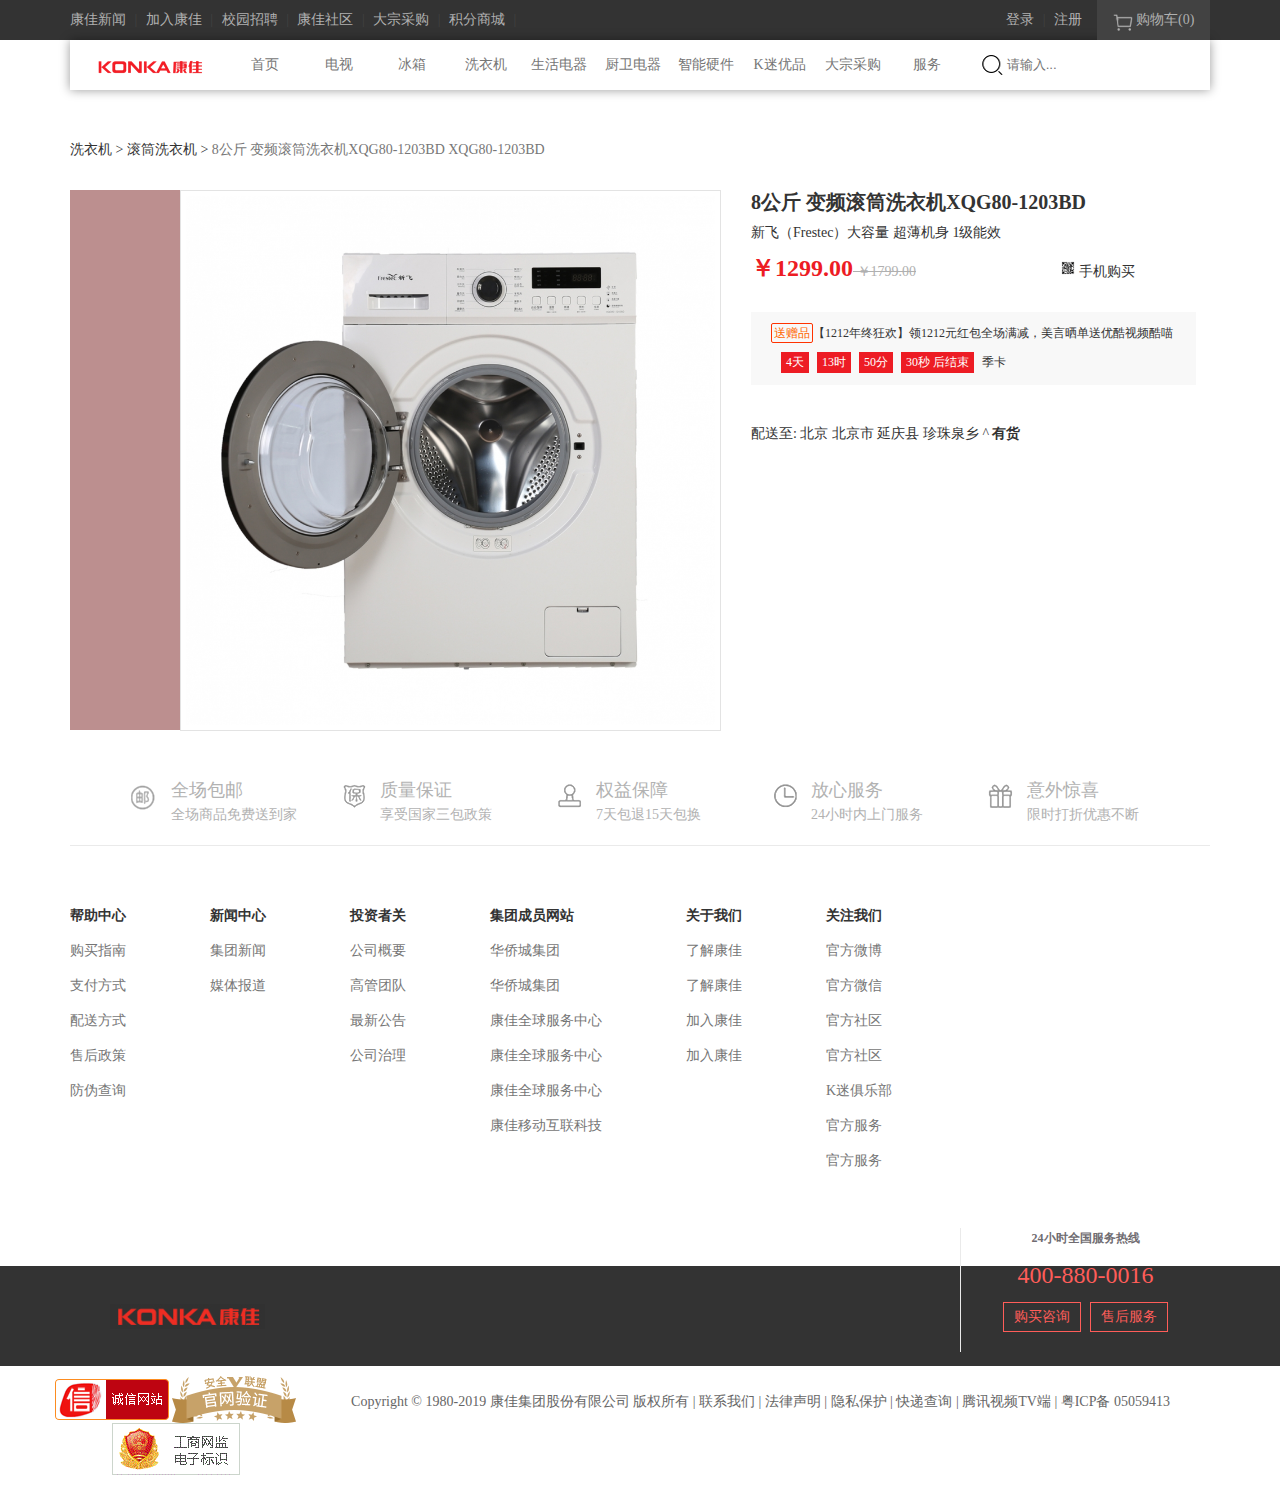
==== goodsDetails.html @ 0f694bcf "menus.js,swiper样式" ====
<!DOCTYPE html>
<html lang="en">
<head>
    <meta charset="UTF-8">
    <meta name="viewport" content="width=device-width, initial-scale=1.0">
    <meta http-equiv="X-UA-Compatible" content="ie=edge">
    <title>商品详情</title>
    <link rel="stylesheet" href="css/public.css">
    <link rel="stylesheet" href="css/style.css">
    <link rel="stylesheet" href="css/goodsDetails.css">
</head>
<body>
    
<!-- 顶部 -->
<section id="top" class="top">
    <div class="margin">
        <div class="top-nav">
            <a href="">康佳新闻</a>
            <span>|</span>
            <a href="">加入康佳</a>
            <span>|</span>
            <a href="">校园招聘</a>
            <span>|</span>
            <a href="">康佳社区</a>
            <span>|</span>
            <a href="">大宗采购</a>
            <span>|</span>
            <a href="">积分商城</a>
            <span>|</span>
        </div>
        <div class="top-cart">
            <a href="">
                <img src="images/top-header-cart.png" alt="">
                购物车(<span class="cart-num">0</span>)
                <b></b>
            </a>                    
            </div>
        <div class="top-login">
            <a href="">登录</a>
            <span>|</span>
            <a href="">注册</a>
        </div>
    </div>
</section>

<!-- 页头 -->
<header class="header">
    <div class="margin">
        <div class="header-logo">
            <a href="">
                <img src="images/logo.png" alt="">
            </a>
        </div>
        <div class="header-nav">
            <a href="">首页</a>   
            <a href="">电视</a>   
            <a href="">冰箱</a>   
            <a href="">洗衣机</a>   
            <a href="">生活电器</a>   
            <a href="">厨卫电器</a>   
            <a href="">智能硬件</a>   
            <a href="">K迷优品</a>   
            <a href="">大宗采购</a>   
            <a href="">服务</a> 
        </div>
        <div class="header-search">
            <input type="text" placeholder="请输入..." id="search">              
        </div>
    </div>       
</header>

<div id="main">
    <div class="margin">
        <div class="main-head">
            <a href="">洗衣机</a>
            <i>&gt;</i>
            <a href="">滚筒洗衣机</a>
            <i>&gt;</i>
            <span>8公斤 变频滚筒洗衣机XQG80-1203BD XQG80-1203BD</span>
        </div>
        <div class="main-cont clear">
            <div class="bigger l">
                <div class="small-swiper l"></div>
                <div class="imgBox l">
                    <img src="images/clearbox.jpg" alt="">
                </div>
            </div>
            <div class="main-cont-r l">
                <h3>8公斤 变频滚筒洗衣机XQG80-1203BD</h3>
                <p>新飞（Frestec）大容量 超薄机身 1级能效</p>
                <div class="price">
                    <b>￥1299.00</b><span>&nbsp;￥1799.00</span>
                    <a href=""><i></i><img src="images/qrcode.png" alt=""> 手机购买</a>
                </div>
                <div class="gifts">
                    <p><em>送赠品</em>【1212年终狂欢】领1212元红包全场满减，美言晒单送优酷视频酷喵</p>
                    <div class="timer">
                        <span>4天</span>
                        <span>13时</span>
                        <span>50分</span>
                        <span>30秒 后结束</span>
                        <b>季卡</b>
                        
                    </div>
                </div>
                <div class="address">
                    <span>配送至:</span>
                    <span>北京 北京市 延庆县 珍珠泉乡</span>
                    <span>^</span>
                    <b>有货</b>
                </div>
            </div>
        </div>

    </div>
</div>


<!-- 页面接近底部的指南部分 -->
<section id="guild">
    <div class="margin">
        <div class="guild-t">
            <ul class="clear">
                <li>
                    <img src="images/guild-1.png">
                    <div class="cont">
                        <h4>全场包邮</h4>
                        <p>全场商品免费送到家</p>
                    </div>
                </li>
                <li>
                    <img src="images/guild-2.png">
                    <div class="cont">
                        <h4>质量保证</h4>
                        <p>享受国家三包政策</p>
                    </div>
                </li>
                <li>
                    <img src="images/guild-3.png">
                    <div class="cont">
                        <h4>权益保障</h4>
                        <p>7天包退15天包换</p>
                    </div>
                </li>
                <li>
                    <img src="images/guild-4.png">
                    <div class="cont">
                        <h4>放心服务</h4>
                        <p>24小时内上门服务</p>
                    </div>
                </li>
                <li>
                    <img src="images/guild-5.png">
                    <div class="cont">
                        <h4>意外惊喜</h4>
                        <p>限时打折优惠不断</p>
                    </div>
                </li>
            </ul>
        </div>
        <div class="guild-b clear">
            <div class="guild-b-help l">
                <dl>
                    <dt>帮助中心</dt>
                    <dd><a href="" target="_blank">购买指南</a></dd>
                    <dd><a href="" target="_blank">支付方式</a></dd>
                    <dd><a href="" target="_blank">配送方式</a></dd>
                    <dd><a href="" target="_blank">售后政策</a></dd>
                    <dd><a href="" target="_blank">防伪查询</a></dd>
                </dl>
                <dl>
                    <dt>新闻中心</dt>
                    <dd><a href="" target="_blank">集团新闻</a></dd>
                    <dd><a href="" target="_blank">媒体报道</a></dd>
                </dl>
                <dl>
                    <dt>投资者关</dt>
                    <dd><a href="" target="_blank">公司概要</a></dd>
                    <dd><a href="" target="_blank">高管团队</a></dd>
                    <dd><a href="" target="_blank">最新公告</a></dd>
                    <dd><a href="" target="_blank">公司治理</a></dd>
                </dl>
                <dl>
                    <dt>集团成员网站</dt>
                    <dd><a href="" target="_blank">华侨城集团</a></dd>
                    <dd><a href="" target="_blank">华侨城集团</a></dd>
                    <dd><a href="" target="_blank">康佳全球服务中心</a></dd>
                    <dd><a href="" target="_blank">康佳全球服务中心</a></dd>
                    <dd><a href="" target="_blank">康佳全球服务中心</a></dd>
                    <dd><a href="" target="_blank">康佳移动互联科技</a></dd>
                </dl>
                <dl>
                    <dt>关于我们</dt>
                    <dd><a href="" target="_blank">了解康佳</a></dd>
                    <dd><a href="" target="_blank">了解康佳</a></dd>
                    <dd><a href="" target="_blank">加入康佳</a></dd>
                    <dd><a href="" target="_blank">加入康佳</a></dd>
                </dl>
                <dl>
                    <dt>关注我们</dt>
                    <dd><a href="" target="_blank">官方微博</a></dd>
                    <dd><a href="" target="_blank">官方微信</a></dd>
                    <dd><a href="" target="_blank">官方社区</a></dd>
                    <dd><a href="" target="_blank">官方社区</a></dd>
                    <dd><a href="" target="_blank">K迷俱乐部</a></dd>
                    <dd><a href="" target="_blank">官方服务</a></dd>
                    <dd><a href="" target="_blank">官方服务</a></dd>
                </dl>
            </div>
            <div class="guild-b-tel r">
                <h4>24小时全国服务热线</h4>
                <p>400-880-0016</p>
                <div class="guild-b-server">
                    <a href="" target="_blank" class="zixun">购买咨询</a>
                    <a href="" target="_blank" class="fuwu">售后服务</a>
                </div>
            </div>   

        </div>   
    </div> 
</section>

<!-- 页脚 -->
<footer>
    <div class="margin">
        <div class="footer-logo l">
            <img src="images/konka.png" alt="">
        </div>
        <div class="footer-cont r">
            Copyright © 1980-2019 康佳集团股份有限公司 版权所有 
                <span>|</span>
                <a href="">联系我们</a>
                <span>|</span>
                <a href="">法律声明</a>
                <span>|</span>
                <a href="">隐私保护</a>
                <span>|</span>
                <a href="">快递查询</a>
                <span>|</span>
                <a href="">腾讯视频TV端</a>
                <span>|</span>
                <a href="">粤ICP备 05059413</a>
        </div>
    </div>
</footer>

<!-- 底部 -->
<section id="bottom">
    <img src="images/bottom-cert3.png">
    <img src="images/bottom-cert2.png">
    <img src="images/bottom-cert.gif">
</section>

</body>
</html>
---- css/public.css ----
@charset "utf-8";
/* CSS Document */


body,ol,ul,h1,h2,h3,h4,h5,h6,p,dl,dd,fieldset,legend,input,textarea,select,figure{margin:0;padding:0;} 
body{font:12px  "微软雅黑"; word-wrap:break-word;}
a,u,s,del{color:#333;text-decoration:none}
fieldset ,a img,.bor0 {border:0;}
i,em,b{font-style:normal;font-weight:100;} 
li{list-style:none;}
img{vertical-align:middle;} 
table{border-collapse:collapse;}/* 合并相邻边框 */
.ind2{text-indent:2em;}
h1,h2,h3,h4,h5,h6{font-weight: 100;}


/* 溢出隐藏显示省略号 */
.over{white-space:nowrap;overflow:hidden;text-overflow:ellipsis;}


/* 水平垂直居中 */
.valign{text-align:center;}/* 先水平居中 */
.valign img{vertical-align:middle;}
/*.valign i{vertical-align:middle;height:100%;display:inline-block;} 添加一个i标签做参照，设置垂直居中。行内块元素不会自动换行，并且可以设置宽高。*/
.valign:after{content:"";vertical-align:middle;height:100%;display:inline-block;}/* 将后面的i标签用伪类元素:after代替 */


/* 清除浮动 */
.clear:after{content:"";clear:both;display:block;}/*是在最后一个元素后面增加一个块状元素，属性设置为clear:both，用伪元素:after{content:""}代替最后一个元素，并display:block转换成块状元素*/

/* 解决margin-top向父元素传递 */
.clear:before{content:"";display:table;}

/* 左右浮动 */
.l{float: left;}
.r{float: right;}
---- css/style.css ----
body {
  font-family: Microsoft Yahei;
  font-size: 12px;
}

.margin {
  width: 1140px;
  margin: 0 auto;
}

#top {
  height: 40px;
  background: #333;
}

#top .margin {
  overflow: hidden;
}

#top .margin .top-nav {
  float: left;
}

#top .margin .top-nav a {
  color: #b0b0b0;
  line-height: 40px;
}

#top .margin .top-nav span {
  color: #424242;
  margin: 5px;
}

#top .margin .top-login {
  float: right;
}

#top .margin .top-login a {
  color: #b0b0b0;
  line-height: 40px;
}

#top .margin .top-login span {
  color: #424242;
  margin: 5px;
}

#top .margin .top-cart {
  float: right;
  width: 113px;
  height: 40px;
  background: #424242;
  margin-left: 15px;
  display: flex;
  justify-content: center;
}

#top .margin .top-cart a {
  color: #b0b0b0;
  line-height: 40px;
  cursor: pointer;
  display: inline-block;
  position: relative;
}

#top .margin .top-cart a img {
  width: 20px;
  height: 20px;
  vertical-align: text-top;
}

#top .margin .top-cart a b {
  display: none;
  width: 18px;
  height: 18px;
  border-radius: 50%;
  position: absolute;
  top: 3px;
  right: -10px;
  background: #f00;
  text-align: center;
}

header .margin {
  height: 50px;
  box-shadow: 0 0 10px rgba(0, 0, 0, 0.4);
}

header .margin .header-logo {
  float: left;
  height: 50px;
  margin: 0 24px;
  line-height: 50px;
}

header .margin .header-logo a {
  display: block;
}

header .margin .header-nav {
  float: left;
  font-size: 14px;
  line-height: 50px;
  text-align: center;
}

header .margin .header-nav a {
  display: inline-block;
  width: 70px;
  height: 50px;
  color: #767676;
}

header .margin .header-nav a:hover {
  color: #f71d26;
}

header .margin .header-search {
  float: right;
  height: 50px;
  line-height: 50px;
}

header .margin .header-search #search {
  width: 200px;
  height: 26px;
  text-indent: 2em;
  margin-right: 30px;
  border: 0;
  outline: none;
  background: #fff url(../images/header-search.png) no-repeat 2px;
}

#guild {
  background: #fff;
}

#guild .margin .guild-t {
  height: 114px;
  border-bottom: 1px solid #eaeaea;
  color: #b2b2b2;
  overflow: hidden;
}

#guild .margin .guild-t ul {
  margin: 45px 0 0 58px;
  overflow: hidden;
}

#guild .margin .guild-t ul li {
  float: left;
  width: 215px;
}

#guild .margin .guild-t ul li img {
  display: block;
  float: left;
  margin: 8px 14px 0 0;
}

#guild .margin .guild-t ul li .cont {
  float: left;
}

#guild .margin .guild-t ul li .cont h4 {
  font: 18px/28px "";
}

#guild .margin .guild-t ul li .cont p {
  line-height: 22px;
}

#guild .margin .guild-b {
  height: 420px;
}

#guild .margin .guild-b .guild-b-help {
  overflow: hidden;
}

#guild .margin .guild-b .guild-b-help dl {
  float: left;
  line-height: 35px;
  margin: 52px 84px 0 0;
}

#guild .margin .guild-b .guild-b-help dl dt {
  font-weight: 700;
  font-size: 14px;
  color: #333;
}

#guild .margin .guild-b .guild-b-help dl dd {
  height: 35px;
}

#guild .margin .guild-b .guild-b-help dl dd a {
  color: #767676;
}

#guild .margin .guild-b .guild-b-help dl dd a:hover {
  color: #f71d26;
}

#guild .margin .guild-b .guild-b-tel {
  width: 249px;
  height: 124px;
  border-left: 1px solid #eaeaea;
  margin-top: 50px;
  text-align: center;
}

#guild .margin .guild-b .guild-b-tel h4 {
  font: 700 12px/20px "";
  color: #6f6c71;
}

#guild .margin .guild-b .guild-b-tel p {
  font: 24px/54px "";
  color: #ff5d59;
}

#guild .margin .guild-b .guild-b-tel .guild-b-server a {
  display: inline-block;
  border: 1px solid #ff5d59;
  color: #ff5d59;
  padding: 5px 10px;
}

#guild .margin .guild-b .guild-b-tel .guild-b-server .zixun {
  margin-right: 5px;
}

footer {
  height: 100px;
  background: #333;
  text-align: center;
  line-height: 100px;
  color: #666;
}

footer .margin {
  box-sizing: border-box;
  padding: 0 40px;
}

footer .margin .footer-logo {
  width: 155px;
  height: 100px;
}

footer .margin .footer-cont a {
  color: #666;
}

footer .margin .footer-cont a:hover {
  color: #fff;
}

#bottom {
  text-align: center;
  padding: 10px 0;
}
---- css/goodsDetails.css ----
body {
  color: #333;
  font-size: 14px;
}

#main .main-head {
  line-height: 80px;
  margin-top: 20px;
}

#main .main-head span {
  color: #777;
}

#main .main-cont .bigger .small-swiper {
  width: 110px;
  height: 540px;
  background: rosybrown;
}

#main .main-cont .bigger .imgBox {
  padding: 5px;
  border: 1px solid #e3e3e3;
}

#main .main-cont .bigger .imgBox img {
  width: 529px;
  height: 529px;
}

#main .main-cont .main-cont-r {
  margin-left: 30px;
}

#main .main-cont .main-cont-r h3 {
  font-size: 20px;
  font-weight: 700;
  line-height: 24px;
}

#main .main-cont .main-cont-r p {
  line-height: 38px;
}

#main .main-cont .main-cont-r .price b {
  font-size: 24px;
  font-weight: 700;
  color: #ed1c24;
}

#main .main-cont .main-cont-r .price span {
  font-size: 14px;
  color: #b0b0b0;
  line-height: 18px;
  text-decoration: line-through;
}

#main .main-cont .main-cont-r .price a {
  display: inline-block;
  text-align: right;
  margin-left: 140px;
  position: relative;
}

#main .main-cont .main-cont-r .price a i {
  display: inline-block;
  width: 16px;
  height: 16px;
  background: url(../images/qrcode.png) center no-repeat;
  background-size: cover;
}

#main .main-cont .main-cont-r .price a img {
  width: 100px;
  height: 100px;
  display: none;
  position: absolute;
  top: 16px;
  left: 0;
}

#main .main-cont .main-cont-r .gifts {
  width: 445px;
  height: 73px;
  background: #f8f8f8;
  font-size: 12px;
  margin: 28px 0 40px 0;
  overflow: hidden;
}

#main .main-cont .main-cont-r .gifts p {
  margin: 2px 0 0 20px;
}

#main .main-cont .main-cont-r .gifts p em {
  display: inline-block;
  padding: 0 2px;
  font-size: 12px;
  color: #ff6600;
  line-height: 18px;
  border: 1px solid  #ff3300;
  border-radius: 2px;
}

#main .main-cont .main-cont-r .gifts .timer {
  margin-left: 30px;
}

#main .main-cont .main-cont-r .gifts .timer span {
  display: inline-block;
  background: #ed1c24;
  color: #fff;
  padding: 2px 5px;
  margin-right: 5px;
}

#main .main-cont .main-cont-r .address b {
  font-weight: 700;
}
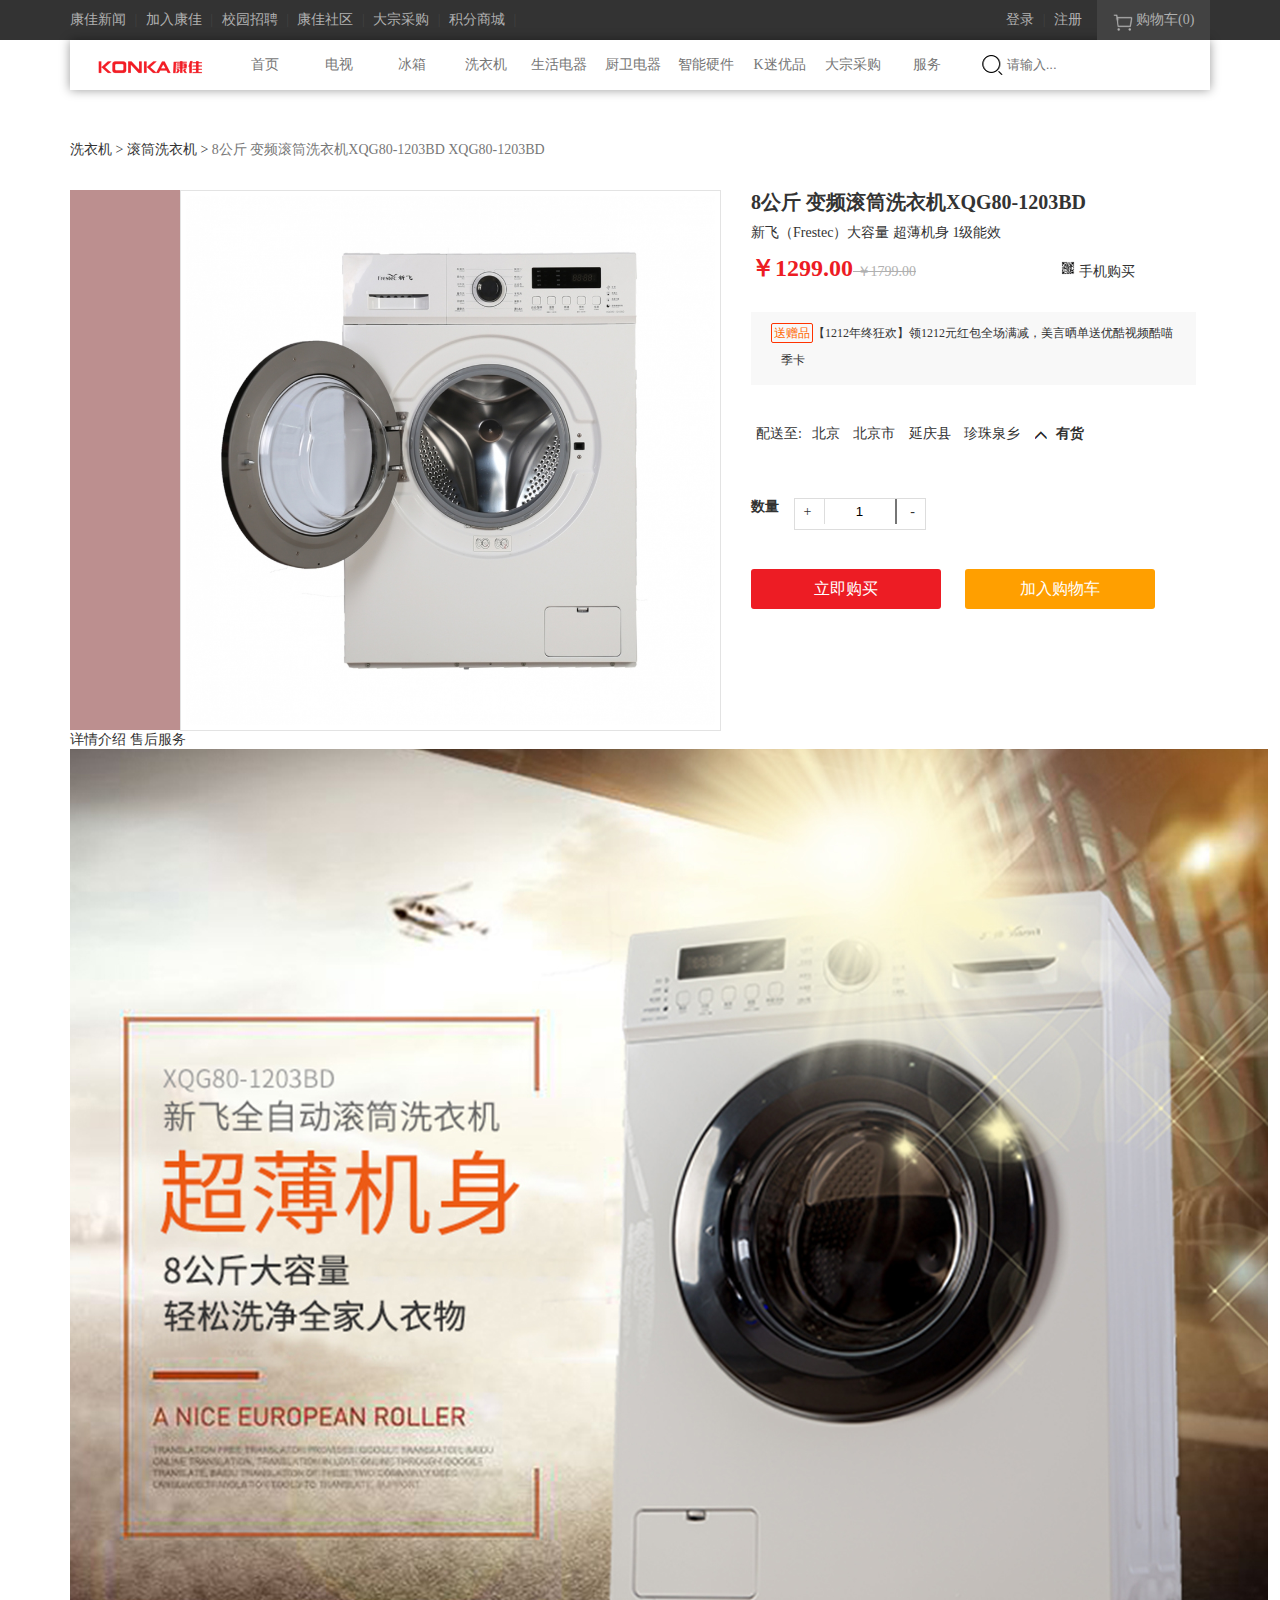
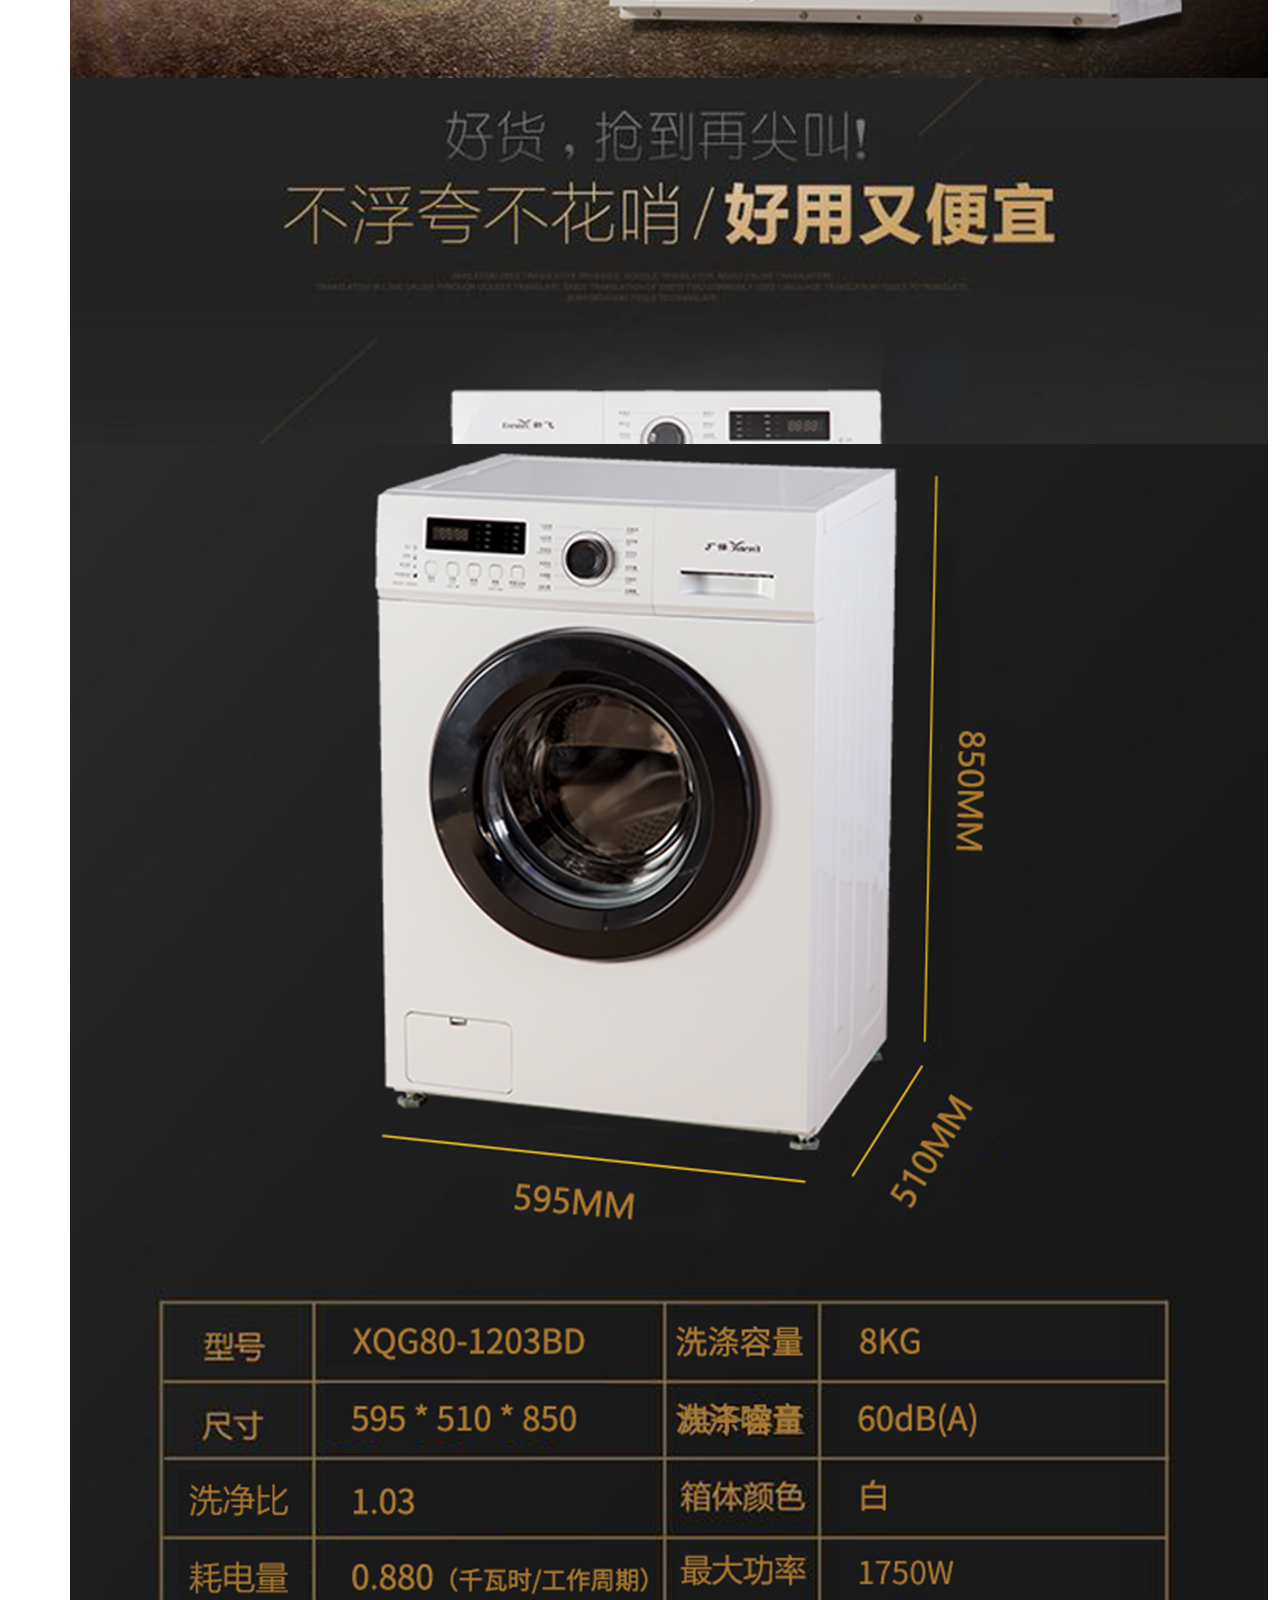
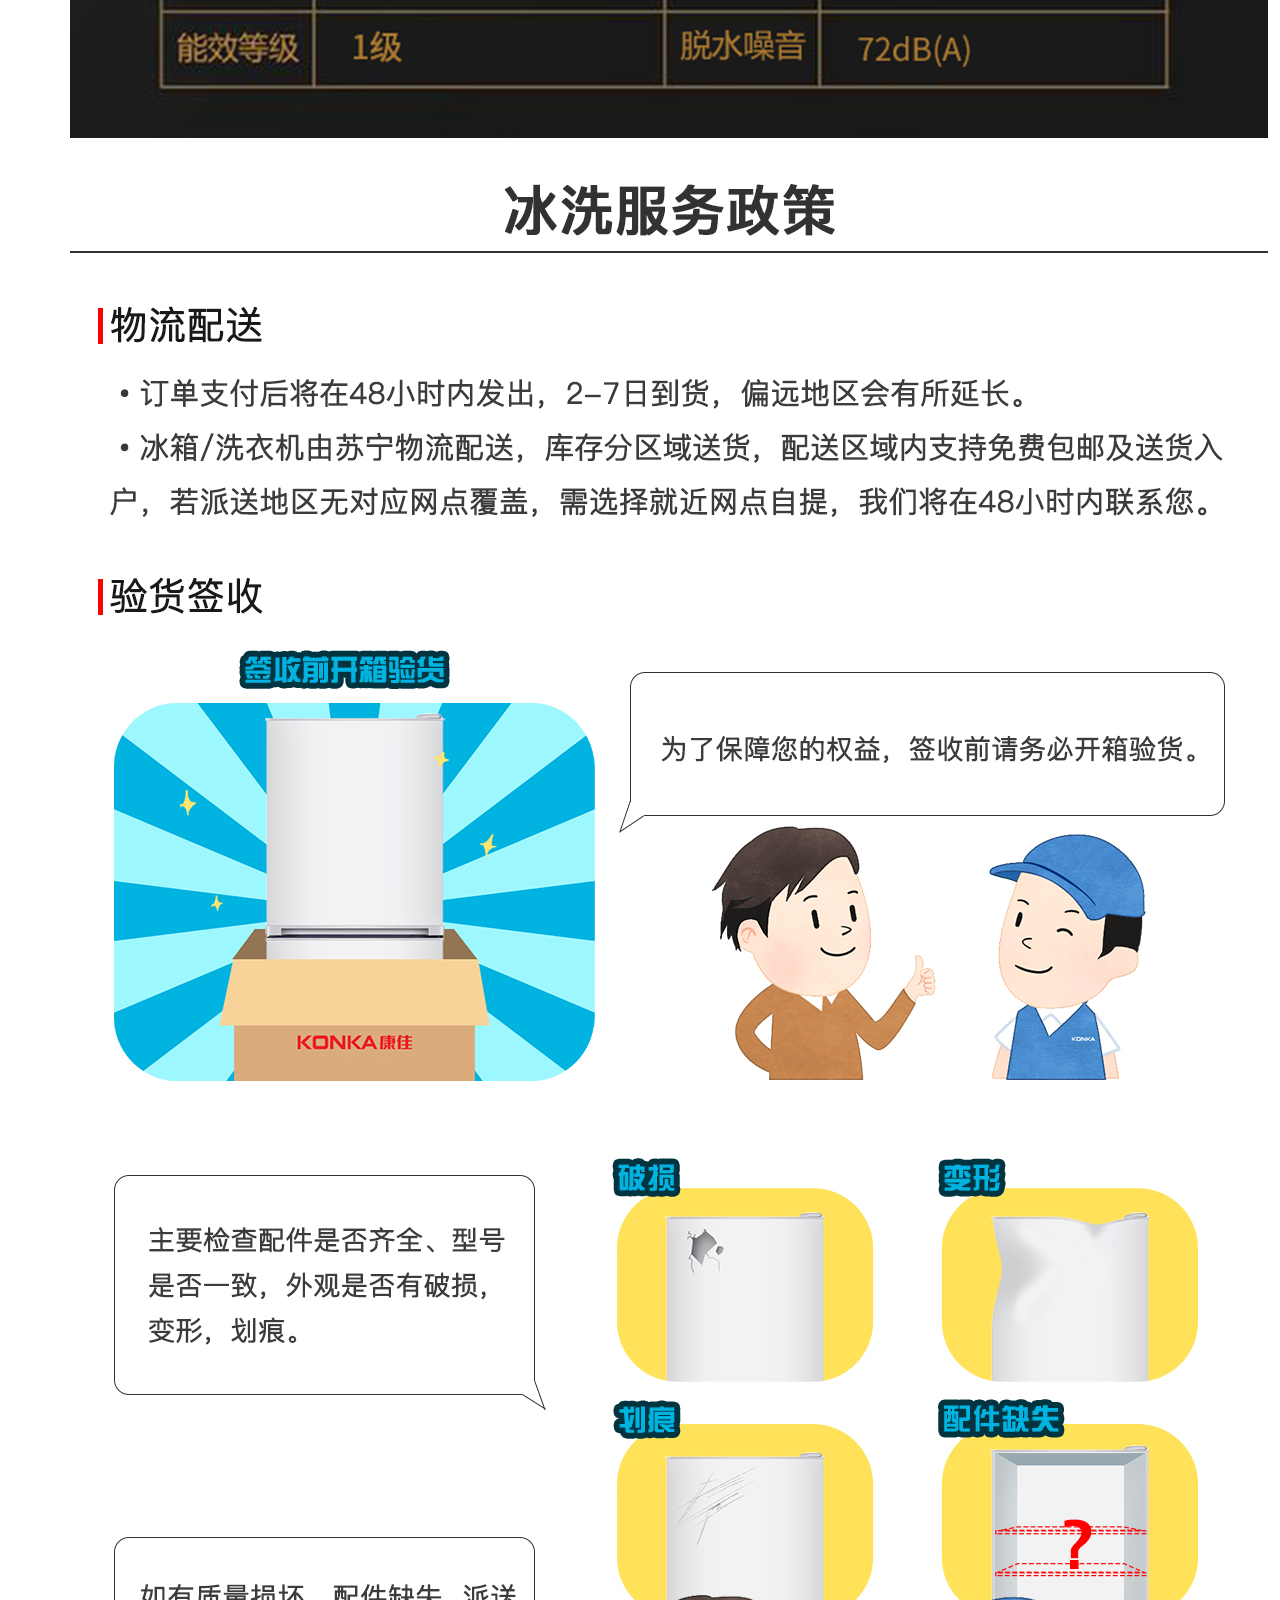
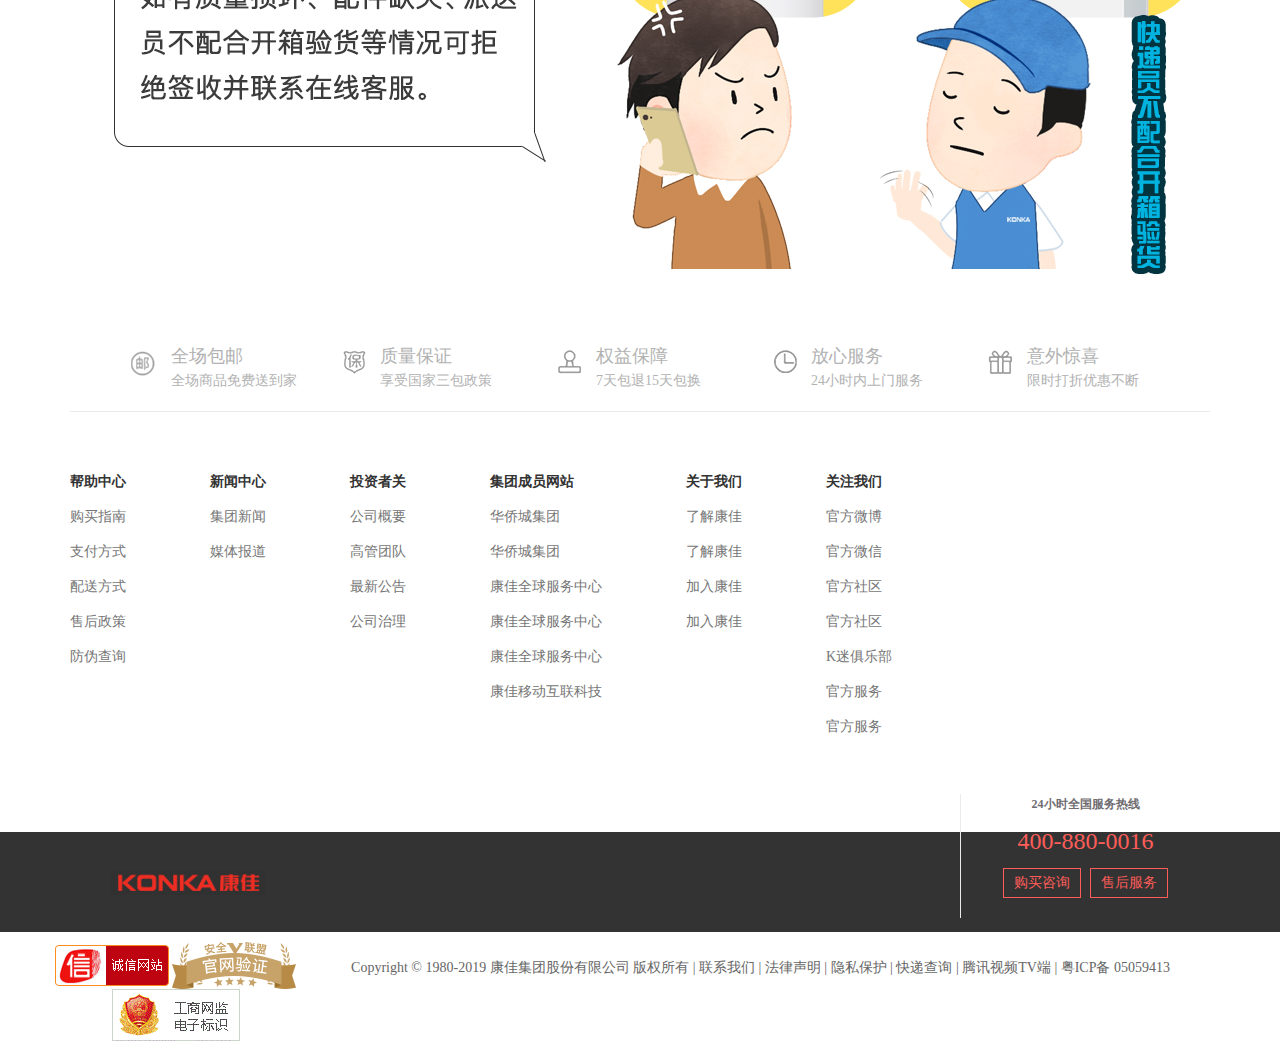
==== commit a4e6a9e9: "倒计时，轮播half" ====
--- a/goodsDetails.html
+++ b/goodsDetails.html
@@ -80,7 +80,9 @@
         </div>
         <div class="main-cont clear">
             <div class="bigger l">
-                <div class="small-swiper l"></div>
+                <div class="small-swiper l">
+                    
+                </div>
                 <div class="imgBox l">
                     <img src="images/clearbox.jpg" alt="">
                 </div>
@@ -92,25 +94,60 @@
                     <b>￥1299.00</b><span>&nbsp;￥1799.00</span>
                     <a href=""><i></i><img src="images/qrcode.png" alt=""> 手机购买</a>
                 </div>
+                <!-- 倒计时 -->
                 <div class="gifts">
                     <p><em>送赠品</em>【1212年终狂欢】领1212元红包全场满减，美言晒单送优酷视频酷喵</p>
                     <div class="timer">
-                        <span>4天</span>
-                        <span>13时</span>
-                        <span>50分</span>
-                        <span>30秒 后结束</span>
-                        <b>季卡</b>
-                        
-                    </div>
-                </div>
-                <div class="address">
-                    <span>配送至:</span>
-                    <span>北京 北京市 延庆县 珍珠泉乡</span>
-                    <span>^</span>
-                    <b>有货</b>
-                </div>
-            </div>
-        </div>
+                        <s>
+                            <!-- <span>4天</span>
+                            <span>13时</span>
+                            <span>50分</span>
+                            <span>30秒 后结束</span>        -->
+                        </s>
+                        <b>季卡</b>                       
+                    </div>
+                </div>
+                <div class="address clear">
+                    <span class="l">配送至:</span>
+                    <div class="address-box l">
+                        <span>北京</span>
+                        <span>北京市</span>
+                        <span>延庆县</span>
+                        <span>珍珠泉乡</span>
+                    </div>
+                    <div class="store l">
+                        <img src="images/icon-up2.png" alt="">
+                        <span>有货</span>
+                    </div>
+                </div>
+                <div class="changeNum clear">
+                    <span class="l">数量</span> 
+                    <div class="box l">
+                        <i class="add">+</i>
+                        <input type="text" value="1">
+                        <i class="minus">-</i>
+                    </div>
+                </div>
+                <div class="bottons clear">
+                    <input type="botton" value="立即购买" id="btn-buy">
+                    <input type="botton" value="加入购物车" id="btn-add">
+                </div>
+            </div>
+        </div>
+        <div class="main-details">
+            <div class="details-panel">
+                    <a href="">详情介绍</a>
+                    <a href="">售后服务</a>
+            </div>
+            <ul>
+                <li class="details-cont">
+                    <img src="images/details1.jpg" alt="">
+                    <img src="images/details2.jpg" alt="">
+                </li>
+                <li class="sale-server">
+                    <img src="images/shouhou1.jpg" alt="">
+                </li>
+            </ul>
 
     </div>
 </div>
@@ -252,4 +289,5 @@
 </section>
 
 </body>
+<script src="js/timer.js"></script>
 </html>--- a/css/public.css
+++ b/css/public.css
@@ -12,6 +12,7 @@
 table{border-collapse:collapse;}/* 合并相邻边框 */
 .ind2{text-indent:2em;}
 h1,h2,h3,h4,h5,h6{font-weight: 100;}
+input{outline: none;}
 
 
 /* 溢出隐藏显示省略号 */
--- a/css/goodsDetails.css
+++ b/css/goodsDetails.css
@@ -114,6 +114,70 @@
   margin-right: 5px;
 }
 
-#main .main-cont .main-cont-r .address b {
+#main .main-cont .main-cont-r .address span {
+  padding: 0 5px;
+}
+
+#main .main-cont .main-cont-r .address .store {
+  margin: 0 10px;
+}
+
+#main .main-cont .main-cont-r .address .store span {
   font-weight: 700;
 }
+
+#main .main-cont .main-cont-r .changeNum {
+  margin-top: 55px;
+  font-weight: 700;
+  height: 25px;
+}
+
+#main .main-cont .main-cont-r .changeNum .box {
+  text-align: center;
+  margin-left: 15px;
+  border: 1px solid #ddd;
+}
+
+#main .main-cont .main-cont-r .changeNum .box span {
+  line-height: 25px;
+}
+
+#main .main-cont .main-cont-r .changeNum .box i {
+  display: inline-block;
+  width: 25px;
+  height: 25px;
+}
+
+#main .main-cont .main-cont-r .changeNum .box input {
+  text-align: center;
+  width: 70px;
+  height: 25px;
+  border-top: 0;
+  border-bottom: 0;
+  border-left: 1px solid #ddd;
+}
+
+#main .main-cont .main-cont-r .bottons {
+  margin-top: 46px;
+}
+
+#main .main-cont .main-cont-r .bottons input {
+  float: left;
+  width: 190px;
+  height: 40px;
+  text-align: center;
+  border: none;
+  border-radius: 3px;
+  font-size: 16px;
+  color: #fff;
+  line-height: 40px;
+}
+
+#main .main-cont .main-cont-r .bottons #btn-buy {
+  background: #ed1c24;
+  margin-right: 24px;
+}
+
+#main .main-cont .main-cont-r .bottons #btn-add {
+  background: #ff9f00;
+}
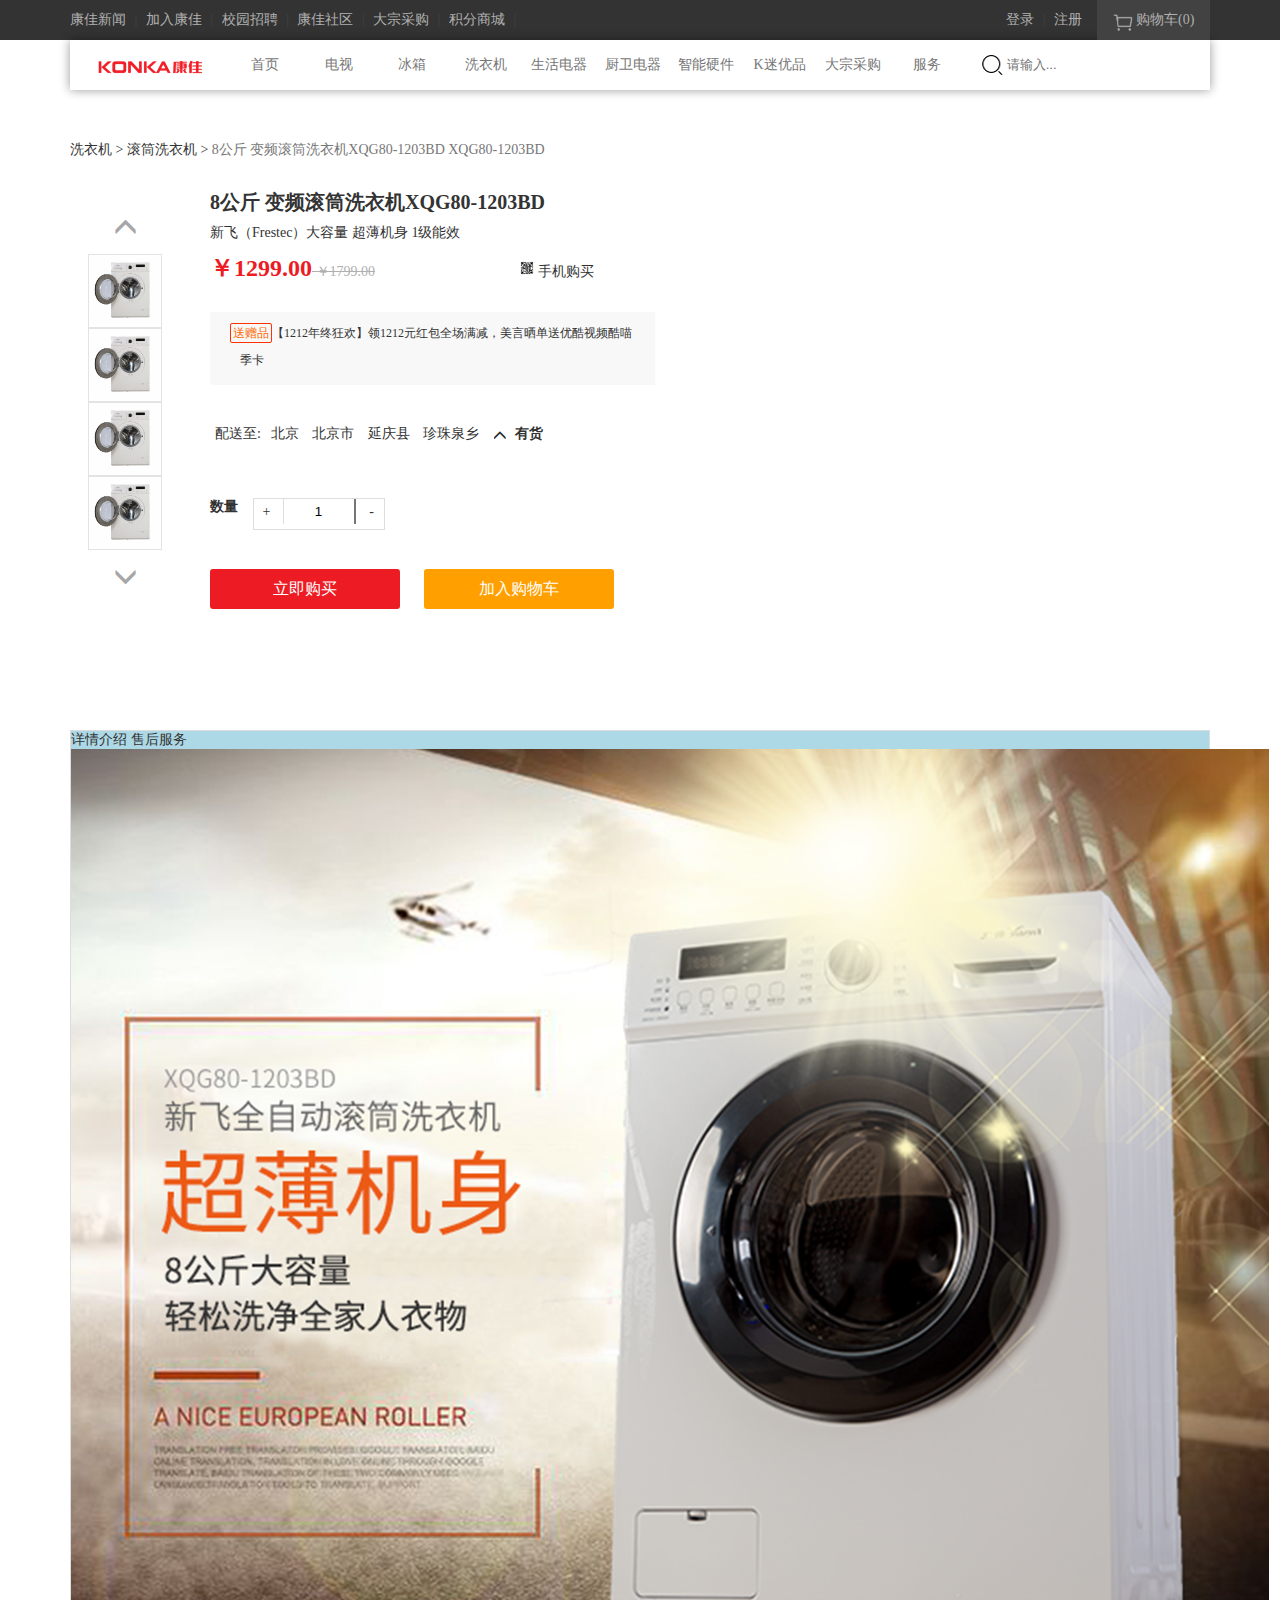
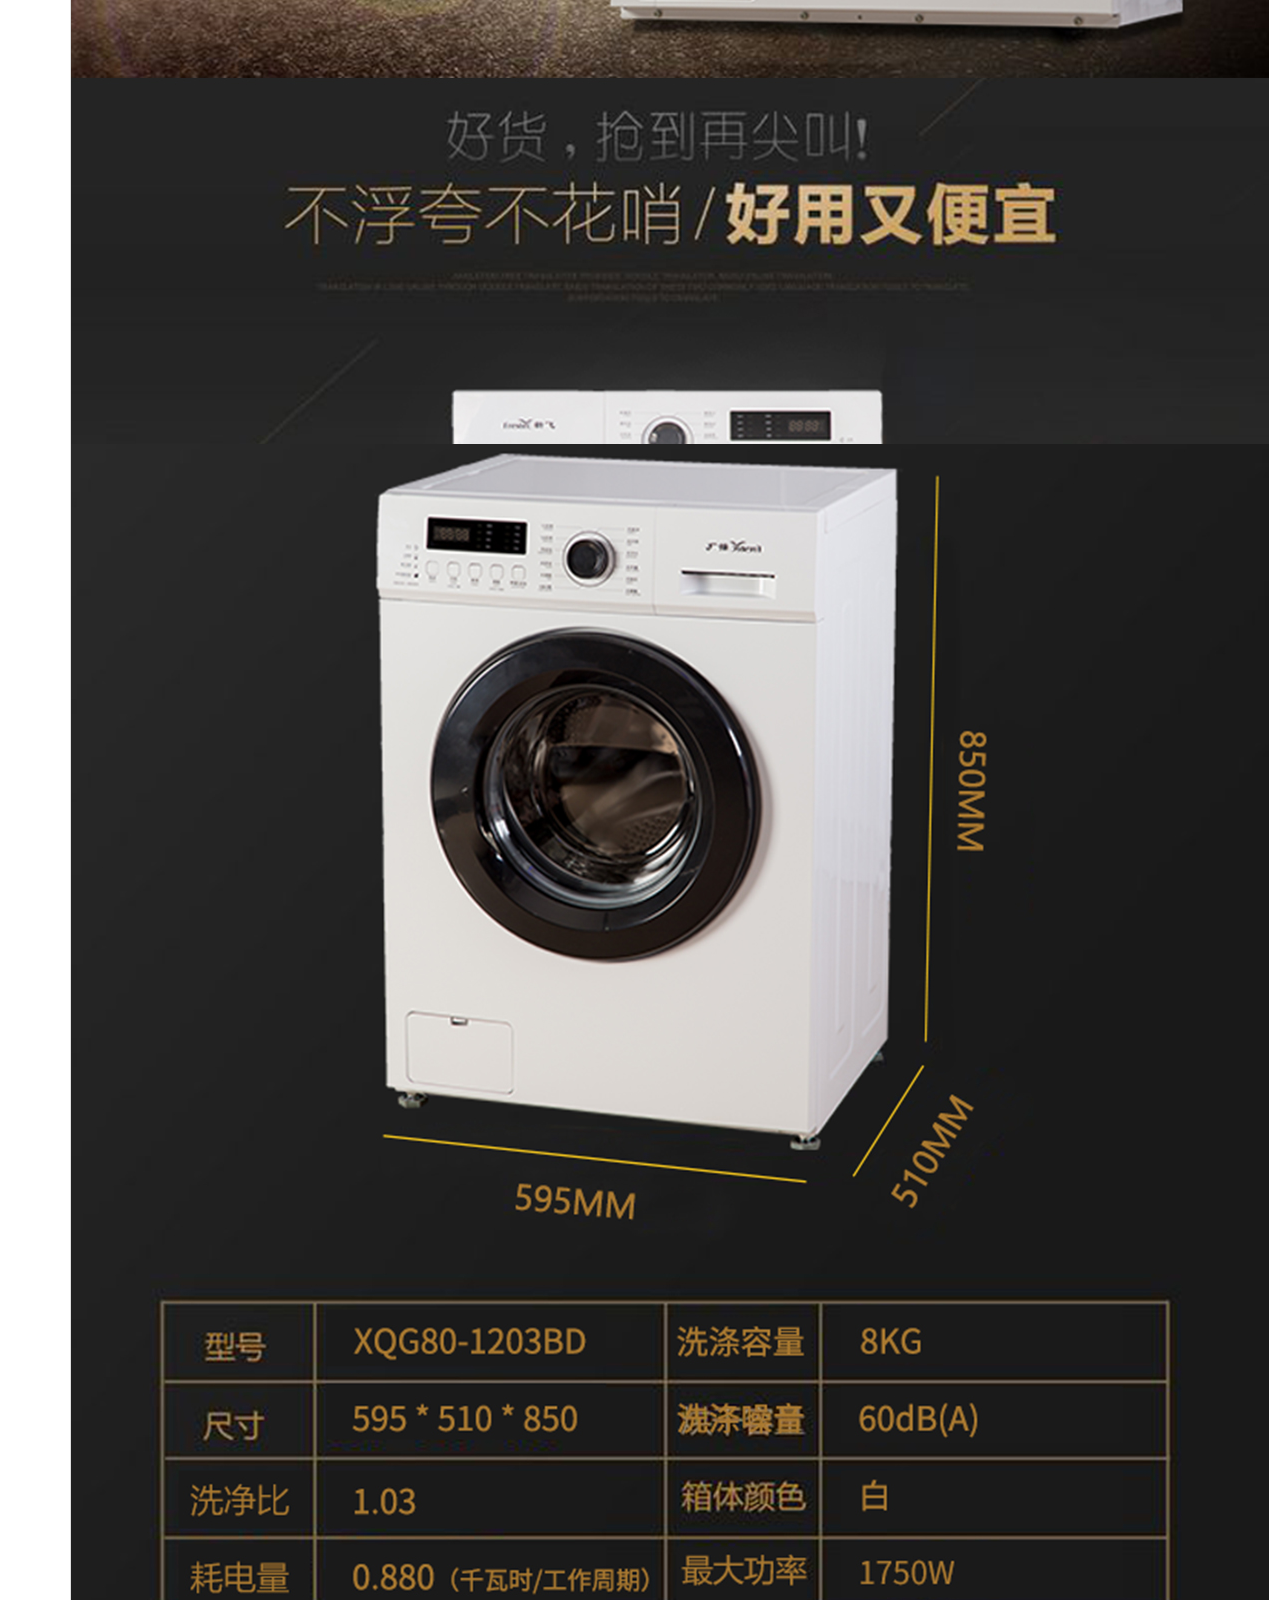
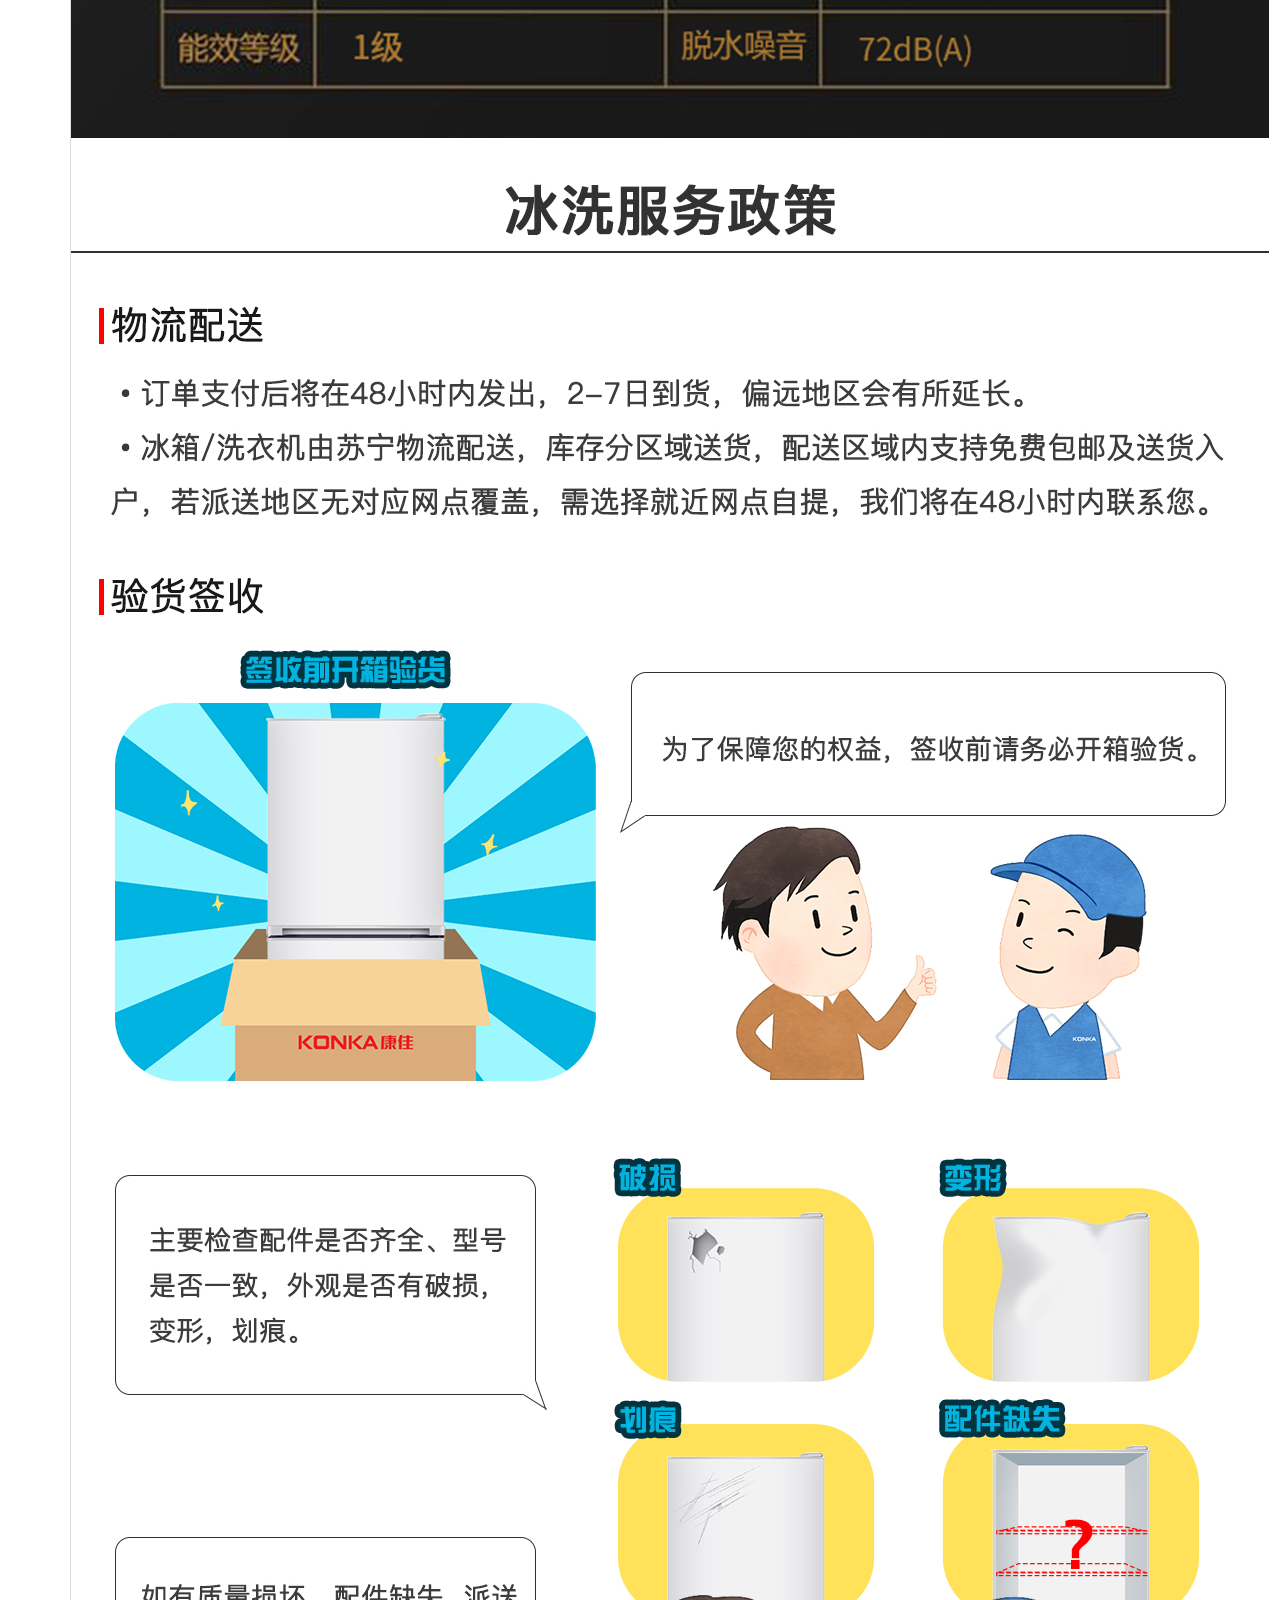
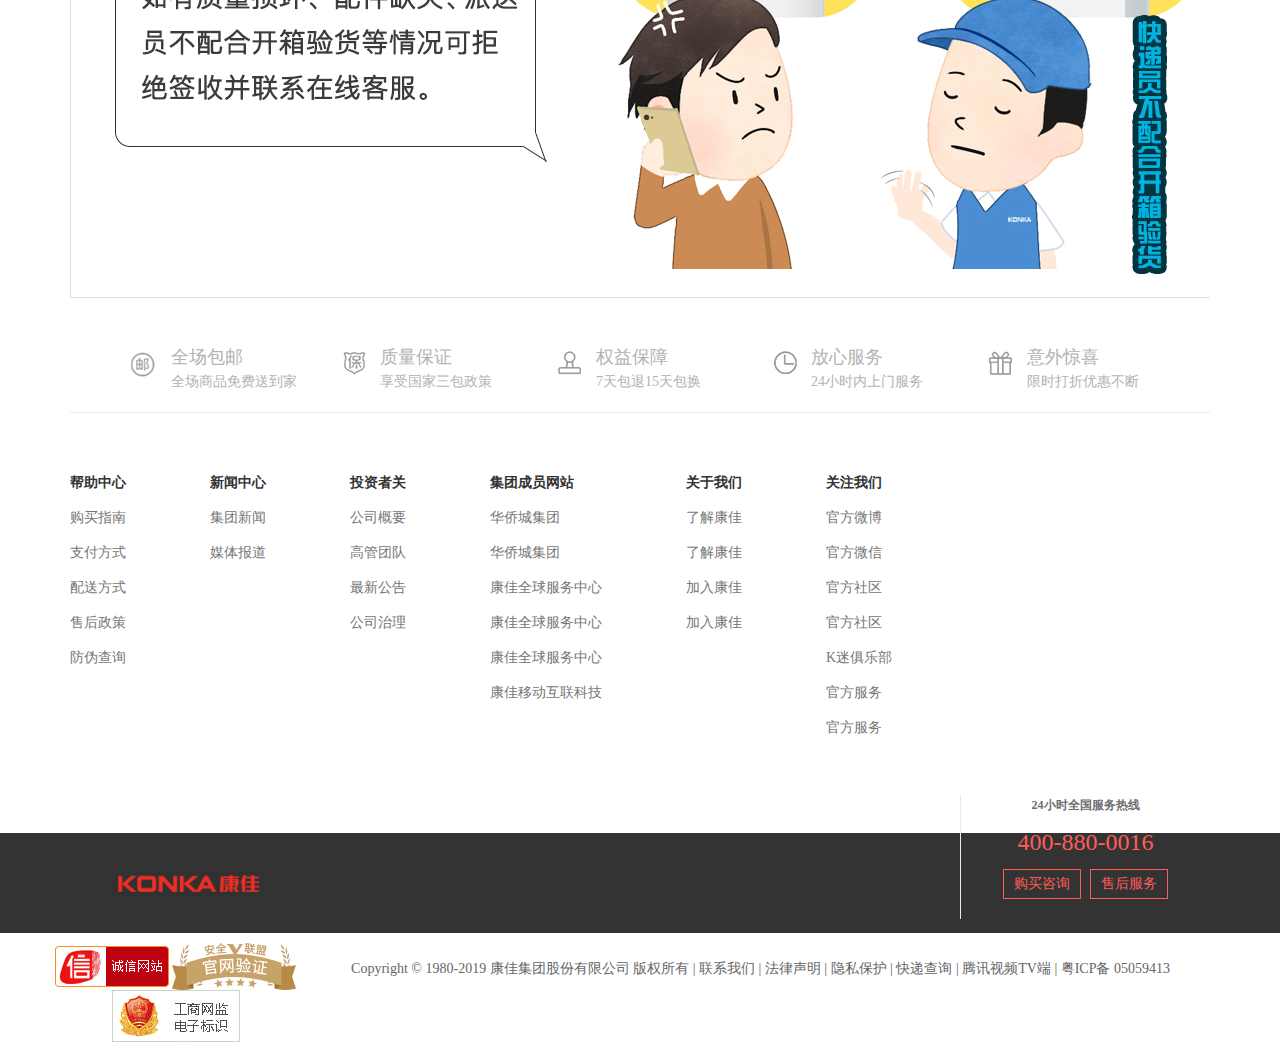
==== commit adbb9772: "轮播图速度问题，详情页结构" ====
--- a/goodsDetails.html
+++ b/goodsDetails.html
@@ -79,14 +79,31 @@
             <span>8公斤 变频滚筒洗衣机XQG80-1203BD XQG80-1203BD</span>
         </div>
         <div class="main-cont clear">
+            <!-- 放大镜 -->
+            
             <div class="bigger l">
                 <div class="small-swiper l">
-                    
-                </div>
-                <div class="imgBox l">
-                    <img src="images/clearbox.jpg" alt="">
-                </div>
-            </div>
+                    <i class="up"></i>
+                    <ul>
+                        <li><img src="images/clearbox.jpg"></li>
+                        <li><img src="images/clearbox.jpg"></li>
+                        <li><img src="images/clearbox.jpg"></li>
+                        <li><img src="images/clearbox.jpg"></li>
+                    </ul>
+                    <i class="down"></i>
+                </div>
+
+                <!-- <div class="imgBox l">
+                    <div class="sBox">
+                        <img src="images/clearbox.jpg"/>
+                        <span></span>
+                    </div>
+                    <div class="bBox">
+                        <img src="images/clearbox.jpg">
+                    </div>
+                </div> -->
+            </div>
+            
             <div class="main-cont-r l">
                 <h3>8公斤 变频滚筒洗衣机XQG80-1203BD</h3>
                 <p>新飞（Frestec）大容量 超薄机身 1级能效</p>
@@ -290,4 +307,5 @@
 
 </body>
 <script src="js/timer.js"></script>
+<script src="js/magnifier.js"></script>
 </html>--- a/css/goodsDetails.css
+++ b/css/goodsDetails.css
@@ -15,17 +15,38 @@
 #main .main-cont .bigger .small-swiper {
   width: 110px;
   height: 540px;
-  background: rosybrown;
-}
-
-#main .main-cont .bigger .imgBox {
-  padding: 5px;
+  box-sizing: border-box;
+  padding: 30px 0;
+}
+
+#main .main-cont .bigger .small-swiper i {
+  display: block;
+  width: 100%;
+  height: 14px;
+}
+
+#main .main-cont .bigger .small-swiper .up {
+  background: url(../images/icon-up3.png) no-repeat center;
+  margin-bottom: 20px;
+}
+
+#main .main-cont .bigger .small-swiper .down {
+  background: url(../images/icon-down.png) no-repeat center;
+  margin-top: 20px;
+}
+
+#main .main-cont .bigger .small-swiper ul li {
   border: 1px solid #e3e3e3;
-}
-
-#main .main-cont .bigger .imgBox img {
-  width: 529px;
-  height: 529px;
+  margin: 10px 0;
+  text-align: center;
+  width: 72px;
+  height: 72px;
+  margin: 0 auto;
+}
+
+#main .main-cont .bigger .small-swiper ul li img {
+  width: 70px;
+  height: 70px;
 }
 
 #main .main-cont .main-cont-r {
@@ -181,3 +202,8 @@
 #main .main-cont .main-cont-r .bottons #btn-add {
   background: #ff9f00;
 }
+
+#main .main-details {
+  border: 1px solid #ddd;
+  background: lightblue;
+}
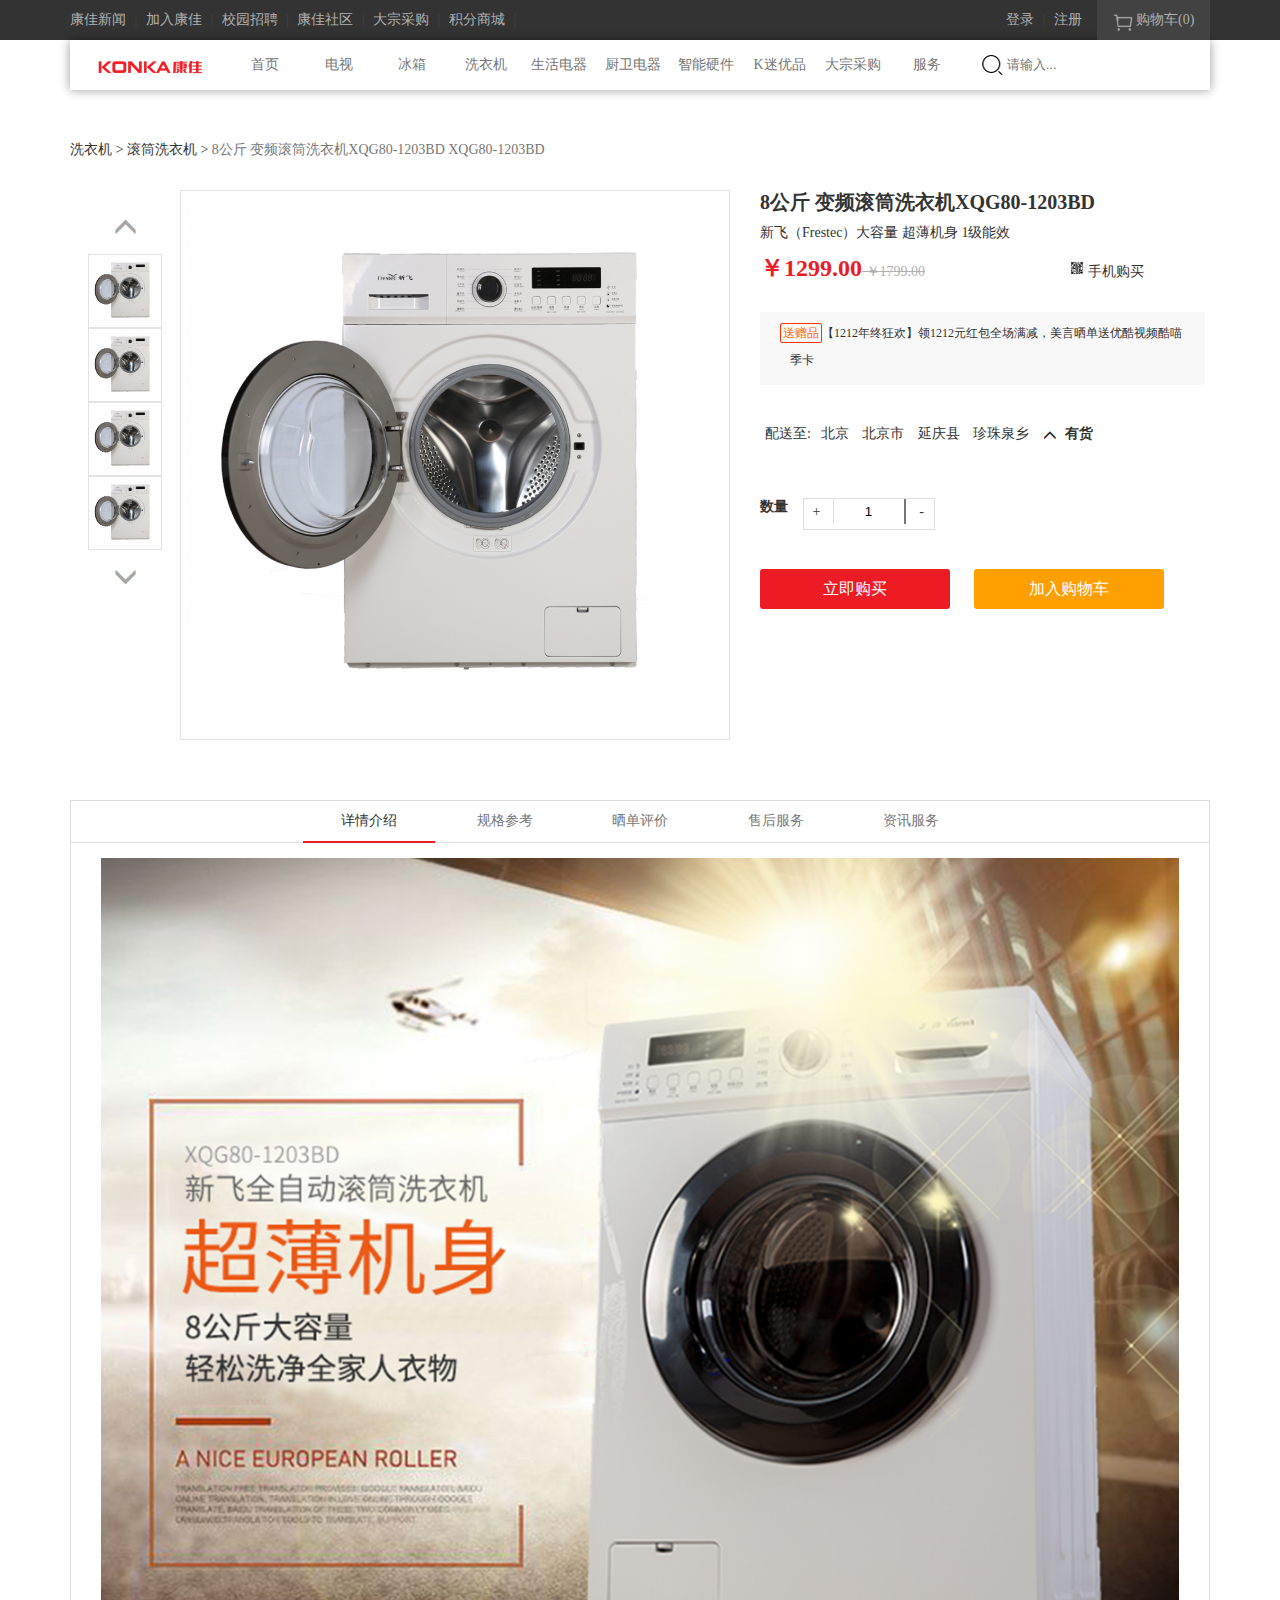
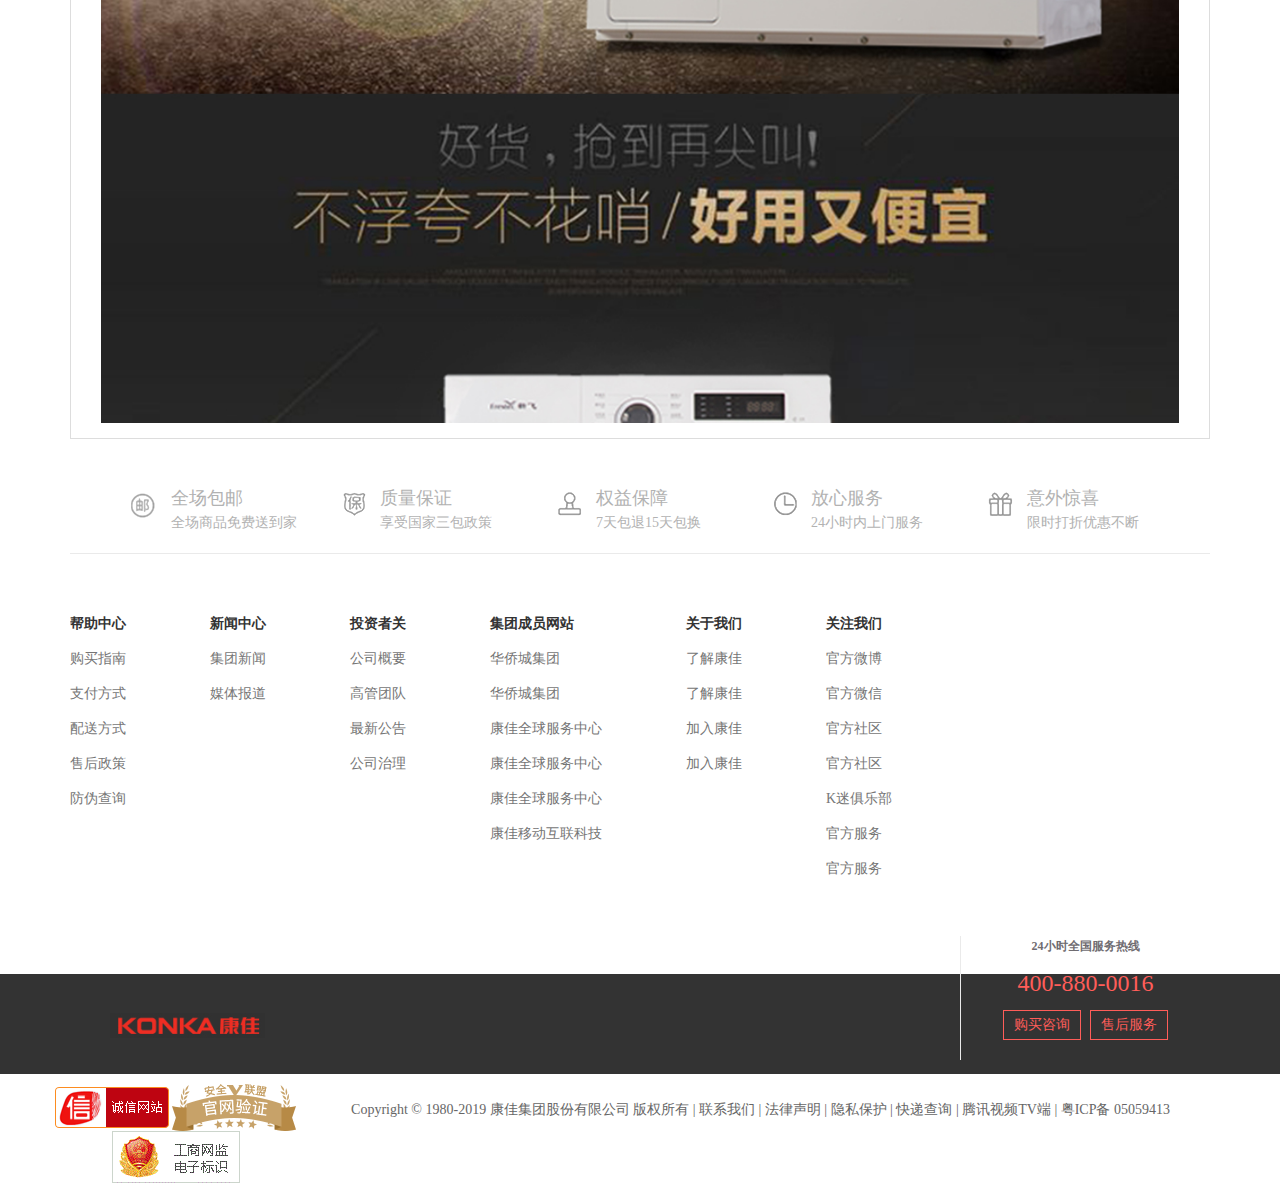
==== commit 06e0f1b6: "开服务器之前" ====
--- a/goodsDetails.html
+++ b/goodsDetails.html
@@ -93,7 +93,7 @@
                     <i class="down"></i>
                 </div>
 
-                <!-- <div class="imgBox l">
+                <div class="imgBox l">
                     <div class="sBox">
                         <img src="images/clearbox.jpg"/>
                         <span></span>
@@ -101,7 +101,7 @@
                     <div class="bBox">
                         <img src="images/clearbox.jpg">
                     </div>
-                </div> -->
+                </div>
             </div>
             
             <div class="main-cont-r l">
@@ -153,19 +153,20 @@
         </div>
         <div class="main-details">
             <div class="details-panel">
-                    <a href="">详情介绍</a>
-                    <a href="">售后服务</a>
-            </div>
-            <ul>
-                <li class="details-cont">
-                    <img src="images/details1.jpg" alt="">
-                    <img src="images/details2.jpg" alt="">
-                </li>
-                <li class="sale-server">
-                    <img src="images/shouhou1.jpg" alt="">
-                </li>
+                    <a class="active">详情介绍</a>
+                    <a>规格参考</a>
+                    <a>晒单评价</a>
+                    <a>售后服务</a>
+                    <a>资讯服务</a>
+            </div>
+            <ul class="details-cont">
+                <li>
+                    <img src="images/details1.jpg">
+                  
+                </li>
+               
             </ul>
-
+        </div>
     </div>
 </div>
 
@@ -308,4 +309,5 @@
 </body>
 <script src="js/timer.js"></script>
 <script src="js/magnifier.js"></script>
+<script src="js/tab.js"></script>
 </html>--- a/css/goodsDetails.css
+++ b/css/goodsDetails.css
@@ -47,6 +47,49 @@
 #main .main-cont .bigger .small-swiper ul li img {
   width: 70px;
   height: 70px;
+}
+
+#main .main-cont .bigger .imgBox {
+  width: 538px;
+  height: 538px;
+  padding: 5px;
+  overflow: hidden;
+  border: 1px solid #e3e3e3;
+}
+
+#main .main-cont .bigger .imgBox .sBox {
+  width: 529px;
+  height: 529px;
+  position: absolute;
+}
+
+#main .main-cont .bigger .imgBox .sBox img {
+  width: 529px;
+  height: 529px;
+}
+
+#main .main-cont .bigger .imgBox .sBox span {
+  background: rgba(200, 200, 200, 0.6);
+  position: absolute;
+  left: 0;
+  top: 0;
+  display: none;
+}
+
+#main .main-cont .bigger .imgBox .bBox {
+  width: 529px;
+  height: 529px;
+  position: absolute;
+  left: 500px;
+  top: 100px;
+  overflow: hidden;
+  display: none;
+}
+
+#main .main-cont .bigger .imgBox .bBox img {
+  width: 940px;
+  height: 920px;
+  position: absolute;
 }
 
 #main .main-cont .main-cont-r {
@@ -205,5 +248,38 @@
 
 #main .main-details {
   border: 1px solid #ddd;
-  background: lightblue;
-}
+  margin-top: 60px;
+}
+
+#main .main-details .details-panel {
+  height: 41px;
+  border-bottom: 1px solid #ddd;
+  text-align: center;
+}
+
+#main .main-details .details-panel a {
+  display: inline-block;
+  width: 132px;
+  height: 40px;
+  line-height: 40px;
+  color: #777;
+}
+
+#main .main-details .details-panel a:hover {
+  color: #000;
+  cursor: pointer;
+}
+
+#main .main-details .details-panel .active {
+  border-bottom: 2px solid #ed1c24;
+  color: #333;
+}
+
+#main .main-details .details-cont {
+  text-align: center;
+  padding: 15px;
+}
+
+#main .main-details .details-cont img {
+  width: 1078px;
+}
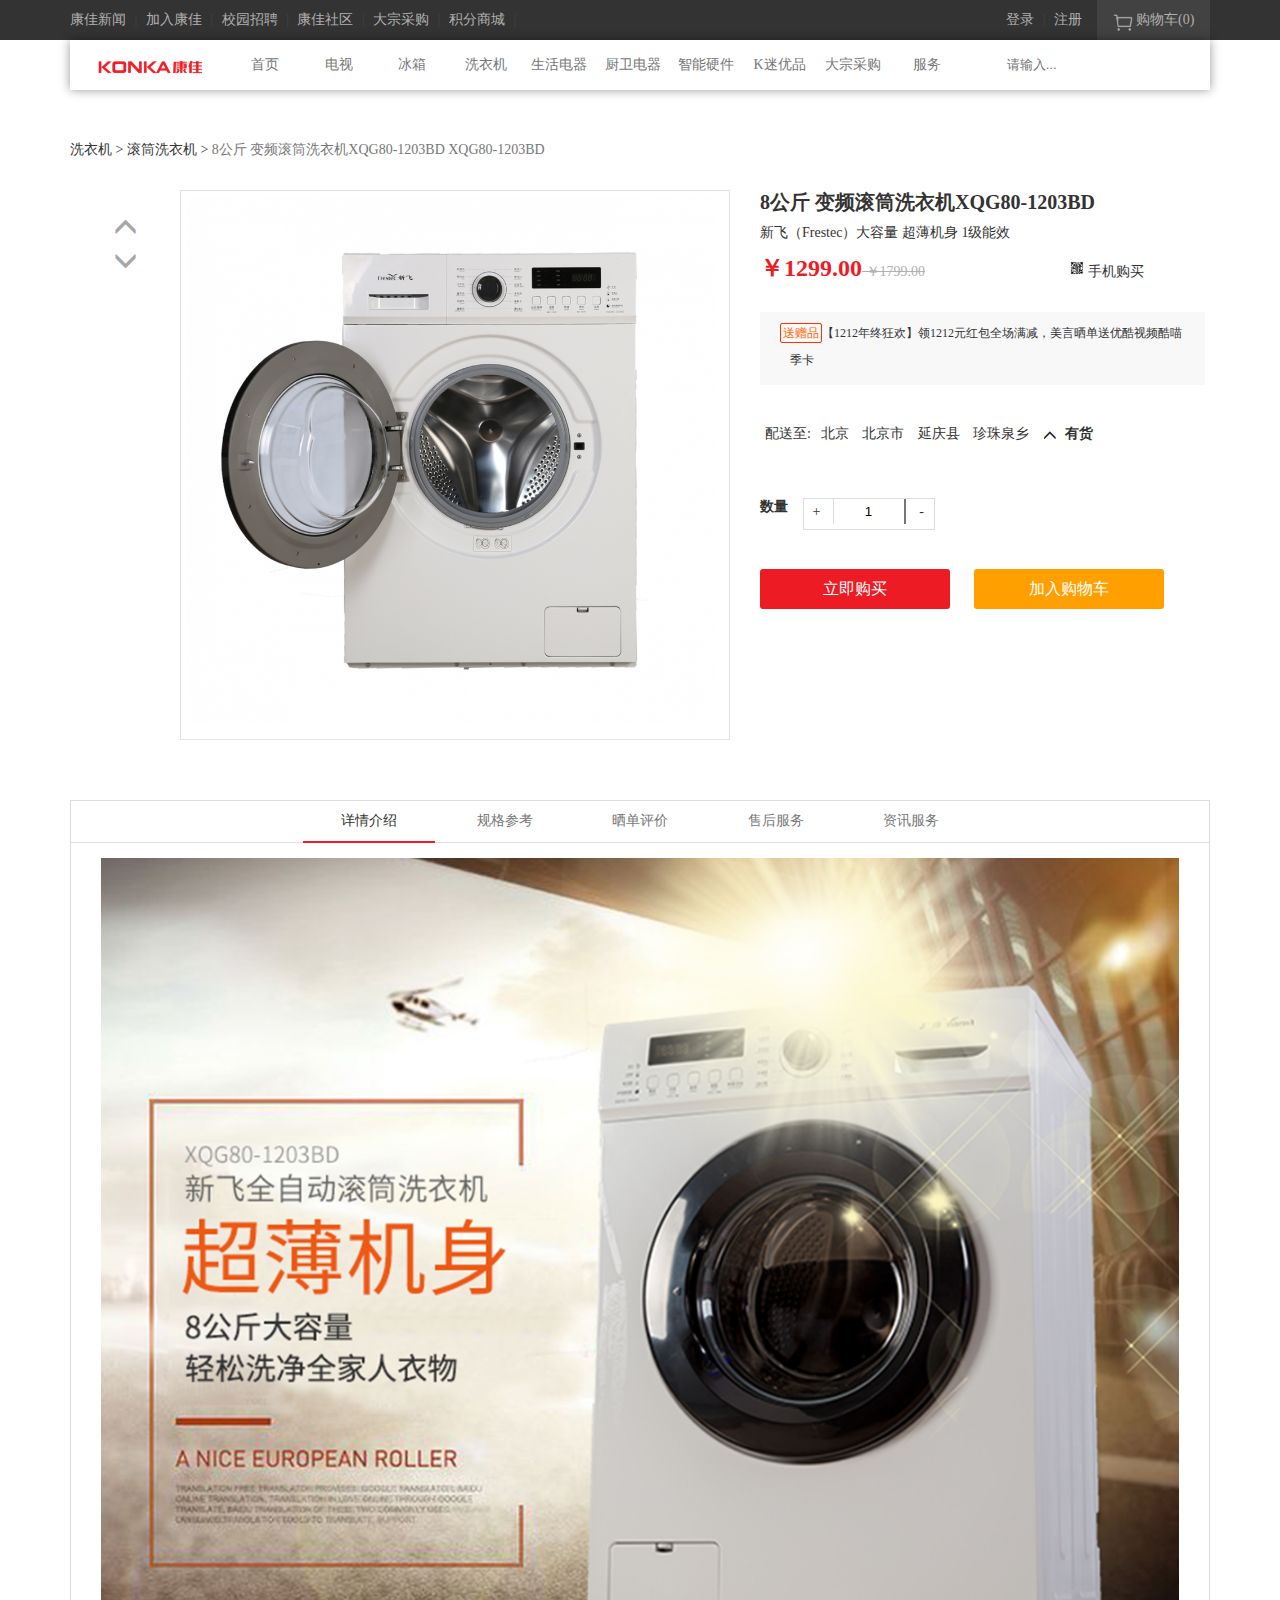
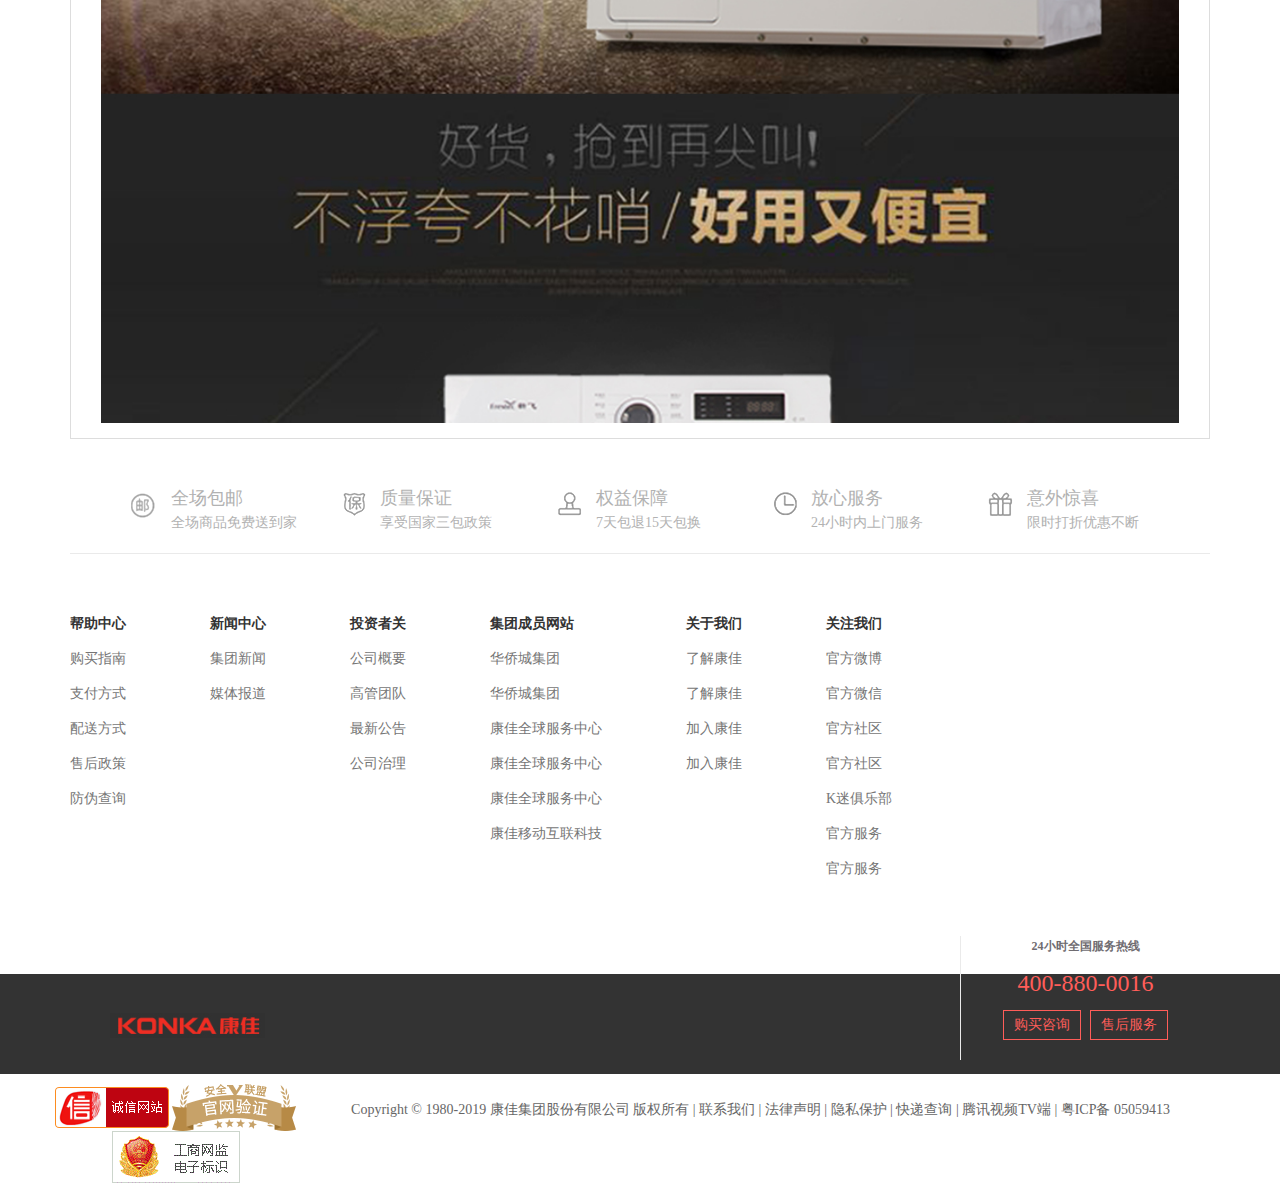
==== commit b1313010: "详情页" ====
--- a/goodsDetails.html
+++ b/goodsDetails.html
@@ -29,7 +29,7 @@
             <span>|</span>
         </div>
         <div class="top-cart">
-            <a href="">
+            <a href="shoppingCart.html">
                 <img src="images/top-header-cart.png" alt="">
                 购物车(<span class="cart-num">0</span>)
                 <b></b>
@@ -72,23 +72,24 @@
 <div id="main">
     <div class="margin">
         <div class="main-head">
-            <a href="">洗衣机</a>
-            <i>&gt;</i>
-            <a href="">滚筒洗衣机</a>
-            <i>&gt;</i>
-            <span>8公斤 变频滚筒洗衣机XQG80-1203BD XQG80-1203BD</span>
+            <!-- <div class="head-box"> -->
+                <a href="">洗衣机</a>
+                <i>&gt;</i>
+                <a href="">滚筒洗衣机</a>
+                <i>&gt;</i>
+                <span>8公斤 变频滚筒洗衣机XQG80-1203BD XQG80-1203BD</span>
+            <!-- </div> -->
         </div>
         <div class="main-cont clear">
-            <!-- 放大镜 -->
-            
+            <!-- 放大镜 -->            
             <div class="bigger l">
                 <div class="small-swiper l">
                     <i class="up"></i>
                     <ul>
+                        <!-- <li><img src="images/clearbox.jpg"></li>
                         <li><img src="images/clearbox.jpg"></li>
                         <li><img src="images/clearbox.jpg"></li>
-                        <li><img src="images/clearbox.jpg"></li>
-                        <li><img src="images/clearbox.jpg"></li>
+                        <li><img src="images/clearbox.jpg"></li> -->
                     </ul>
                     <i class="down"></i>
                 </div>
@@ -105,11 +106,13 @@
             </div>
             
             <div class="main-cont-r l">
-                <h3>8公斤 变频滚筒洗衣机XQG80-1203BD</h3>
-                <p>新飞（Frestec）大容量 超薄机身 1级能效</p>
-                <div class="price">
-                    <b>￥1299.00</b><span>&nbsp;￥1799.00</span>
-                    <a href=""><i></i><img src="images/qrcode.png" alt=""> 手机购买</a>
+                <div class="contBox">
+                    <h3>8公斤 变频滚筒洗衣机XQG80-1203BD</h3>
+                    <p>新飞（Frestec）大容量 超薄机身 1级能效</p>
+                    <div class="price">
+                        <b>￥1299.00</b><span>&nbsp;￥1799.00</span>
+                        <a href=""><i></i><img src="images/qrcode.png" alt=""> 手机购买</a>
+                    </div>
                 </div>
                 <!-- 倒计时 -->
                 <div class="gifts">
@@ -307,7 +310,7 @@
 </section>
 
 </body>
-<script src="js/timer.js"></script>
+<script src="libs/cookie.js"></script>
+<script src="js/goodsDetails.js"></script>
 <script src="js/magnifier.js"></script>
-<script src="js/tab.js"></script>
 </html>--- a/css/style.css
+++ b/css/style.css
@@ -84,6 +84,7 @@
 header .margin {
   height: 50px;
   box-shadow: 0 0 10px rgba(0, 0, 0, 0.4);
+  position: relative;
 }
 
 header .margin .header-logo {
@@ -128,7 +129,39 @@
   margin-right: 30px;
   border: 0;
   outline: none;
-  background: #fff url(../images/header-search.png) no-repeat 2px;
+  /* background: #fff url(../images/header-search.png) no-repeat 2px; */
+}
+
+header .margin .header-search .list{
+  width: 180px;
+  padding: 10px;
+  background: #fff;
+  position: absolute;
+  top: 40px;
+  right: 30px;
+  z-index: 10;
+  display: none;
+}
+
+header .margin .header-search .list li{
+  line-height: 30px;
+  margin: 5px 0;
+  color: #333;
+  text-indent: 1em;
+}
+
+header .margin .header-search .list li:hover{
+  background: #ddd;
+  /* color: #fff; */
+  border-radius: 3px;
+}
+
+header .margin .header-search img{
+  position: absolute;
+  z-index: 100;
+  top: 15px;
+  right: 206px;
+  cursor: pointer;
 }
 
 #guild {
--- a/css/goodsDetails.css
+++ b/css/goodsDetails.css
@@ -240,10 +240,12 @@
 #main .main-cont .main-cont-r .bottons #btn-buy {
   background: #ed1c24;
   margin-right: 24px;
+  cursor: pointer;
 }
 
 #main .main-cont .main-cont-r .bottons #btn-add {
   background: #ff9f00;
+  cursor: pointer;
 }
 
 #main .main-details {
